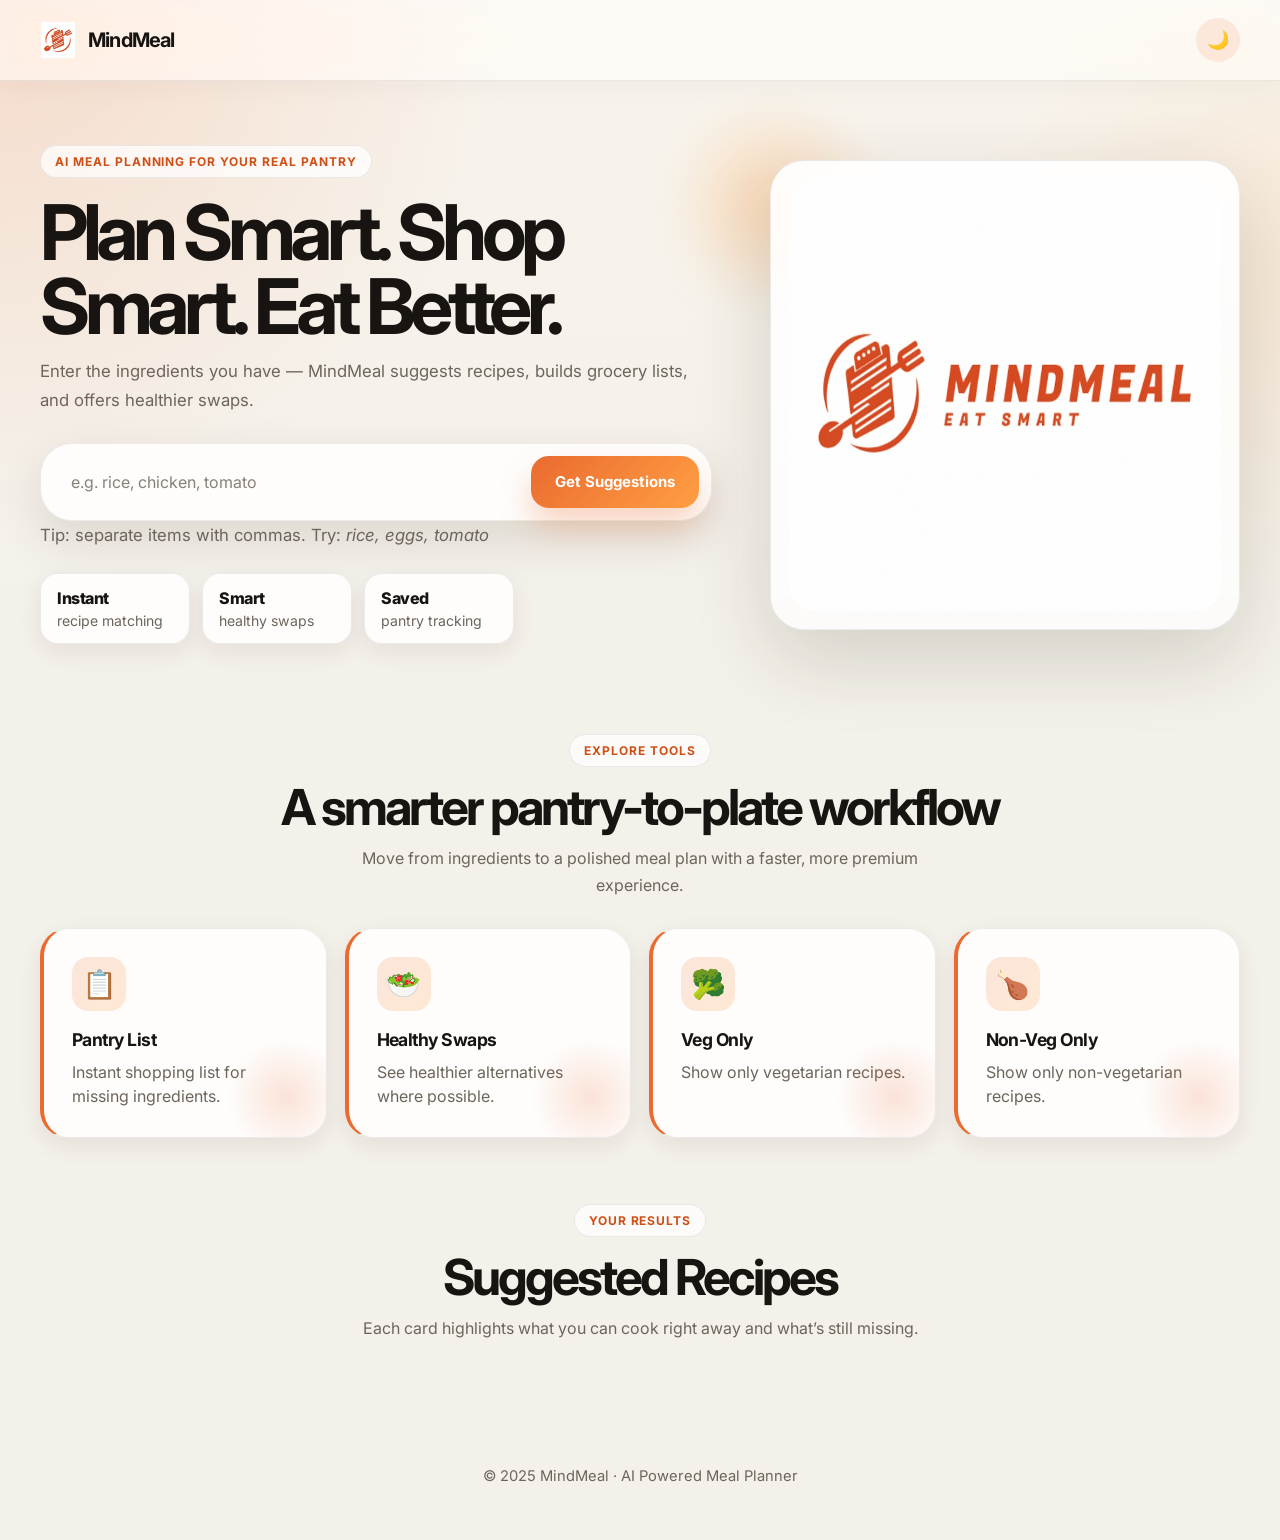
==== frontend/index.html @ 287bbcbd "updated files and ui" ====
<!DOCTYPE html>
<html lang="en">
<head>
    <meta charset="utf-8" />
    <meta name="viewport" content="width=device-width, initial-scale=1" />
    <title>MindMeal – Smart Meal Planner</title>
    <link rel="icon" type="image/png" href="assets/images/icon.svg">

    <!-- Modern Professional Font -->
    <link href="https://fonts.googleapis.com/css2?family=Inter:wght@300;400;500;600;700&display=swap" rel="stylesheet">
    <link rel="stylesheet" href="style.css" />
</head>

<body>

<!-- LOADING OVERLAY (appears when user clicks Get Suggestions) -->
<div id="loadingOverlay" class="loading-overlay hidden">
    <div class="loading-message">
        <div class="loading-orb"></div>
        <span class="loading-kicker">MindMeal is working</span>
        <h2>Building your recipe matches</h2>
        <p>Scanning ingredients for "<span id="searchedIngredient"></span>" and preparing the best options.</p>
        <div class="spinner"></div>
    </div>
</div>

<!-- NAVBAR -->
<header class="navbar">
    <div class="nav-left">
        <h1 class="logo">
            <img src="assets/images/small_icon.png" class="nav-logo-icon" alt="logo">
            MindMeal
        </h1>
    </div>

    <div class="nav-right">
        <button id="themeToggle" class="icon-btn" aria-label="Toggle Dark Mode">🌙</button>
    </div>
</header>

<!-- HERO SECTION -->
<section class="hero">
    <div class="hero-content">
        <div class="eyebrow">AI meal planning for your real pantry</div>
        <h2>Plan Smart. Shop Smart. Eat Better.</h2>
        <p>
            Enter the ingredients you have — MindMeal suggests recipes, builds
            grocery lists, and offers healthier swaps.
        </p>

        <!-- ⭐ FIXED BLOCK (prevents reload on Enter + ensures type=button) -->
        <div class="search-row">
            <input id="ingredientsInput" class="input-box"
                   placeholder="e.g. rice, chicken, tomato"
                   aria-label="Enter ingredients"
                   onkeydown="if (event.key === 'Enter') { event.preventDefault(); document.getElementById('generateBtn').click(); }" />

            <button type="button" class="action-btn" id="generateBtn">
                Get Suggestions
            </button>
        </div>

        <p class="hint">
            Tip: separate items with commas. Try:
            <em>rice, eggs, tomato</em>
        </p>

        <div class="hero-stats" aria-label="MindMeal highlights">
            <div class="stat-chip">
                <span class="stat-value">Instant</span>
                <span class="stat-label">recipe matching</span>
            </div>
            <div class="stat-chip">
                <span class="stat-value">Smart</span>
                <span class="stat-label">healthy swaps</span>
            </div>
            <div class="stat-chip">
                <span class="stat-value">Saved</span>
                <span class="stat-label">pantry tracking</span>
            </div>
        </div>
    </div>

    <div class="hero-media">
        <div class="hero-visual">
            <img src="assets/images/Logo.png" alt="Dish photo" loading="lazy" />
        </div>
    </div>
</section>

<!-- FEATURES -->
<section class="features">
    <div class="section-intro">
        <span class="section-eyebrow">Explore tools</span>
        <h2 class="section-title">A smarter pantry-to-plate workflow</h2>
        <p class="section-copy">Move from ingredients to a polished meal plan with a faster, more premium experience.</p>
    </div>

    <div class="feature" id="pantryList">
        <div class="feature-icon">📋</div>
        <h3>Pantry List</h3>
        <p>Instant shopping list for missing ingredients.</p>
    </div>

    <div class="feature" id="healthySwaps">
        <div class="feature-icon">🥗</div>
        <h3>Healthy Swaps</h3>
        <p>See healthier alternatives where possible.</p>
    </div>

    <div class="feature" id="filterVeg">
        <div class="feature-icon">🥦</div>
        <h3>Veg Only</h3>
        <p>Show only vegetarian recipes.</p>
    </div>

    <div class="feature" id="filterNonVeg">
        <div class="feature-icon">🍗</div>
        <h3>Non-Veg Only</h3>
        <p>Show only non-vegetarian recipes.</p>
    </div>

</section>

<!-- RECIPES GRID -->
<section class="recipes-section">
    <div class="section-intro">
        <span class="section-eyebrow">Your results</span>
        <h2 class="section-title">Suggested Recipes</h2>
        <p class="section-copy">Each card highlights what you can cook right away and what’s still missing.</p>
    </div>
    <div id="recipesGrid" class="recipes-grid"></div>
</section>

<!-- RECIPE MODAL -->
<div id="recipeModal" class="modal hidden">
    <div class="modal-card">
        <button class="close-btn" id="closeModal" aria-label="Close Modal">✕</button>

        <img id="modalImg" src="" alt="Recipe Image" />

        <div class="modal-body">
            <h3 id="modalTitle"></h3>
            <p id="modalDesc"></p>

            <h4>Ingredients</h4>
            <ul id="modalIngredients"></ul>

            <h4>Steps</h4>
            <ol id="modalSteps"></ol>

            <button id="downloadList" class="action-btn">
                Download Grocery List
            </button>
        </div>
    </div>
</div>

<!-- PANTRY MODAL -->
<div id="pantryModal" class="modal hidden">
    <div class="modal-card">
        <button class="close-btn" id="closePantryModal" aria-label="Close Modal">✕</button>

        <div class="modal-body">
            <h3>Your Pantry</h3>

            <div id="pantryCard" class="pantry-card">
                <h4>Saved Ingredients</h4>
                <ul id="pantryItems"></ul>
            </div>

            <button id="downloadPantryBtn" class="action-btn">
                Download Pantry List
            </button>
        </div>
    </div>
</div>

<!-- HEALTHY SWAPS MODAL -->
<div id="healthyModal" class="modal hidden">
    <div class="modal-card">
        <button class="close-btn" id="closeHealthyModal">✕</button>

        <div class="modal-body">
            <h3>Healthy Swaps</h3>

            <div id="healthySwapCard" class="pantry-card">
                <h4>Suggested Alternatives</h4>
                <ul id="healthySwapItems"></ul>
            </div>
        </div>
    </div>
</div>

<!-- FOOTER -->
<footer class="footer">
    <p>© 2025 MindMeal · AI Powered Meal Planner</p>
</footer>

<script src="script.js"></script>
</body>
</html>
---- frontend/style.css ----
* {
    box-sizing: border-box;
}

:root {
    color-scheme: light;
    --bg: #f4f1ea;
    --bg-elevated: rgba(255, 255, 255, 0.72);
    --bg-card: rgba(255, 255, 255, 0.86);
    --bg-strong: #fffaf2;
    --text: #171411;
    --muted: #6d655b;
    --line: rgba(23, 20, 17, 0.08);
    --brand: #ea6a2f;
    --brand-2: #ff9f43;
    --brand-dark: #cf4f16;
    --shadow-lg: 0 28px 80px rgba(46, 28, 10, 0.16);
    --shadow-md: 0 18px 48px rgba(46, 28, 10, 0.12);
    --shadow-sm: 0 8px 24px rgba(46, 28, 10, 0.08);
    --radius-xl: 32px;
    --radius-lg: 24px;
    --radius-md: 18px;
    --radius-sm: 14px;
}

body.dark-mode {
    color-scheme: dark;
    --bg: #090909;
    --bg-elevated: rgba(18, 18, 18, 0.72);
    --bg-card: rgba(20, 20, 20, 0.88);
    --bg-strong: #111111;
    --text: #f4efe7;
    --muted: #b7aea4;
    --line: rgba(255, 255, 255, 0.08);
    --brand: #ff8b4d;
    --brand-2: #ffb65d;
    --brand-dark: #e96a2d;
    --shadow-lg: 0 28px 80px rgba(0, 0, 0, 0.45);
    --shadow-md: 0 18px 48px rgba(0, 0, 0, 0.34);
    --shadow-sm: 0 8px 24px rgba(0, 0, 0, 0.24);
}

html {
    scroll-behavior: smooth;
}

body {
    margin: 0;
    min-height: 100vh;
    font-family: "Inter", -apple-system, BlinkMacSystemFont, "Segoe UI", Arial, sans-serif;
    background:
        radial-gradient(circle at top left, rgba(234, 106, 47, 0.18), transparent 26%),
        radial-gradient(circle at right 18%, rgba(255, 159, 67, 0.12), transparent 18%),
        linear-gradient(180deg, #f8f4ed 0%, var(--bg) 38%, var(--bg) 100%);
    color: var(--text);
    -webkit-font-smoothing: antialiased;
    transition: background 0.35s ease, color 0.35s ease;
}

body.dark-mode {
    background:
        radial-gradient(circle at top left, rgba(255, 139, 77, 0.14), transparent 24%),
        radial-gradient(circle at right 18%, rgba(255, 182, 93, 0.08), transparent 20%),
        linear-gradient(180deg, #0f0f10 0%, var(--bg) 46%, #080808 100%);
}

*::selection {
    background: rgba(234, 106, 47, 0.24);
}

@keyframes fadeIn {
    from {
        opacity: 0;
        transform: translateY(14px);
    }
    to {
        opacity: 1;
        transform: translateY(0);
    }
}

@keyframes floatGlow {
    0%, 100% { transform: translateY(0px) scale(1); }
    50% { transform: translateY(-8px) scale(1.03); }
}

@keyframes spin {
    from { transform: rotate(0deg); }
    to { transform: rotate(360deg); }
}

.navbar {
    position: sticky;
    top: 0;
    z-index: 100;
    display: flex;
    align-items: center;
    justify-content: space-between;
    gap: 16px;
    padding: 18px 40px;
    border-bottom: 1px solid var(--line);
    background: rgba(255, 255, 255, 0.55);
    backdrop-filter: blur(18px) saturate(160%);
    box-shadow: 0 6px 30px rgba(0, 0, 0, 0.04);
}

body.dark-mode .navbar {
    background: rgba(10, 10, 10, 0.6);
}

.nav-left {
    display: flex;
    align-items: center;
    min-width: 0;
}

.logo {
    margin: 0;
    display: flex;
    align-items: center;
    gap: 12px;
    font-size: 20px;
    font-weight: 700;
    letter-spacing: -0.04em;
}

.nav-logo-icon {
    width: 36px;
    height: 36px;
    object-fit: contain;
    flex: 0 0 auto;
}

.nav-right {
    display: flex;
    align-items: center;
}

.icon-btn,
.close-btn {
    border: none;
    cursor: pointer;
    transition: transform 0.2s ease, background 0.2s ease, color 0.2s ease;
}

.icon-btn {
    width: 44px;
    height: 44px;
    border-radius: 999px;
    background: rgba(234, 106, 47, 0.12);
    color: var(--text);
    font-size: 18px;
    display: grid;
    place-items: center;
}

.icon-btn:hover {
    transform: translateY(-1px);
    background: rgba(234, 106, 47, 0.2);
}

.icon-btn:focus-visible,
.action-btn:focus-visible,
.view-btn:focus-visible,
.close-btn:focus-visible,
.feature:focus-visible {
    outline: 3px solid rgba(234, 106, 47, 0.35);
    outline-offset: 3px;
}

.hero,
.features,
.recipes-section {
    width: min(1200px, calc(100% - 32px));
    margin: 0 auto;
}

.hero {
    position: relative;
    display: grid;
    grid-template-columns: 1.15fr 0.85fr;
    gap: 32px;
    align-items: center;
    padding: 56px 0 24px;
    animation: fadeIn 0.8s ease;
}

.hero::before {
    content: "";
    position: absolute;
    inset: 14px auto auto 52%;
    width: 220px;
    height: 220px;
    border-radius: 50%;
    background: radial-gradient(circle, rgba(255, 159, 67, 0.34), transparent 70%);
    filter: blur(18px);
    pointer-events: none;
    animation: floatGlow 9s ease-in-out infinite;
}

.hero-content {
    position: relative;
    z-index: 1;
    padding: 8px 0;
}

.eyebrow,
.section-eyebrow,
.loading-kicker {
    display: inline-flex;
    align-items: center;
    gap: 8px;
    width: fit-content;
    padding: 8px 14px;
    border-radius: 999px;
    border: 1px solid var(--line);
    background: var(--bg-elevated);
    color: var(--brand-dark);
    font-size: 12px;
    font-weight: 700;
    letter-spacing: 0.08em;
    text-transform: uppercase;
}

body.dark-mode .eyebrow,
body.dark-mode .section-eyebrow,
body.dark-mode .loading-kicker {
    color: #ffd3bc;
}

.hero-content h2 {
    margin: 18px 0 14px;
    font-size: clamp(3rem, 6vw, 5.4rem);
    line-height: 0.96;
    letter-spacing: -0.07em;
    max-width: 11ch;
}

.hero-content p {
    margin: 0;
    max-width: 62ch;
    color: var(--muted);
    font-size: 1.05rem;
    line-height: 1.7;
}

.search-row {
    display: flex;
    gap: 12px;
    margin-top: 28px;
    padding: 12px;
    border-radius: var(--radius-xl);
    background: var(--bg-card);
    border: 1px solid var(--line);
    box-shadow: var(--shadow-md);
    transition: transform 0.25s ease, box-shadow 0.25s ease, border-color 0.25s ease;
}

.search-row:hover {
    transform: translateY(-2px);
    box-shadow: 0 22px 56px rgba(46, 28, 10, 0.14);
}

.input-box {
    flex: 1;
    min-width: 0;
    border: none;
    outline: none;
    background: transparent;
    color: var(--text);
    font: inherit;
    font-size: 16px;
    padding: 16px 18px;
}

.input-box::placeholder {
    color: color-mix(in srgb, var(--muted) 82%, transparent);
}

.action-btn {
    border: none;
    border-radius: 18px;
    padding: 16px 24px;
    font: inherit;
    font-weight: 700;
    font-size: 15px;
    color: #fff;
    cursor: pointer;
    background: linear-gradient(135deg, var(--brand) 0%, var(--brand-2) 100%);
    box-shadow: 0 18px 32px rgba(234, 106, 47, 0.28);
    transition: transform 0.2s ease, box-shadow 0.2s ease, filter 0.2s ease;
}

.action-btn:hover {
    transform: translateY(-1px);
    filter: brightness(1.02);
    box-shadow: 0 22px 40px rgba(234, 106, 47, 0.35);
}

.action-btn:active {
    transform: translateY(1px) scale(0.99);
}

.hint {
    margin-top: 16px;
    color: var(--muted);
    font-size: 0.92rem;
}

.hero-stats {
    display: flex;
    flex-wrap: wrap;
    gap: 12px;
    margin-top: 24px;
}

.stat-chip {
    min-width: 150px;
    padding: 14px 16px;
    border-radius: 18px;
    border: 1px solid var(--line);
    background: var(--bg-card);
    box-shadow: var(--shadow-sm);
    transition: transform 0.22s ease, box-shadow 0.22s ease, border-color 0.22s ease;
}

.stat-chip:hover {
    transform: translateY(-3px);
    box-shadow: var(--shadow-md);
    border-color: rgba(234, 106, 47, 0.18);
}

.stat-value {
    display: block;
    font-size: 1rem;
    font-weight: 800;
    letter-spacing: -0.03em;
}

.stat-label {
    display: block;
    margin-top: 4px;
    color: var(--muted);
    font-size: 0.88rem;
}

.hero-media {
    display: flex;
    justify-content: flex-end;
    align-items: center;
    align-self: center;
}

.hero-visual {
    position: relative;
    width: min(100%, 470px);
    padding: 18px;
    border-radius: 34px;
    background: linear-gradient(180deg, rgba(255, 255, 255, 0.92), rgba(255, 255, 255, 0.72));
    border: 1px solid var(--line);
    box-shadow: var(--shadow-lg);
    transition: transform 0.35s ease, box-shadow 0.35s ease, border-color 0.35s ease;
}

.hero-visual:hover {
    transform: translateY(-6px) rotate(-0.4deg);
    box-shadow: 0 36px 90px rgba(46, 28, 10, 0.22);
    border-color: rgba(234, 106, 47, 0.2);
}

body.dark-mode .hero-visual {
    background: linear-gradient(180deg, rgba(34, 34, 34, 0.92), rgba(18, 18, 18, 0.76));
}

.hero-visual img {
    width: 100%;
    aspect-ratio: 1 / 1;
    object-fit: cover;
    border-radius: 26px;
    display: block;
    box-shadow: inset 0 1px 0 rgba(255, 255, 255, 0.5);
    transition: transform 0.45s ease, filter 0.35s ease;
}

.hero-visual:hover img {
    transform: scale(1.02);
    filter: saturate(1.03) contrast(1.03);
}

.section-intro {
    text-align: center;
    max-width: 760px;
    margin: 0 auto 24px;
    padding-top: 18px;
}

.section-title {
    margin: 14px 0 12px;
    font-size: clamp(2rem, 4vw, 3.1rem);
    letter-spacing: -0.06em;
    line-height: 1.05;
}

.section-copy {
    margin: 0 auto;
    max-width: 60ch;
    color: var(--muted);
    line-height: 1.7;
}

.features {
    display: grid;
    grid-template-columns: repeat(4, minmax(0, 1fr));
    gap: 18px;
    padding: 40px 0 18px;
    align-items: stretch;
}

.features .section-intro {
    grid-column: 1 / -1;
    margin-bottom: 10px;
}

.feature {
    position: relative;
    overflow: hidden;
    background: var(--bg-card);
    border: 1px solid var(--line);
    border-radius: 28px;
    padding: 28px;
    width: 100%;
    text-align: left;
    box-shadow: var(--shadow-sm);
    transition: transform 0.25s ease, box-shadow 0.25s ease, border-color 0.25s ease;
    animation: fadeIn 0.8s ease;
}

.feature::before {
    content: "";
    position: absolute;
    inset: auto -20px -20px auto;
    width: 120px;
    height: 120px;
    background: radial-gradient(circle, rgba(234, 106, 47, 0.18), transparent 70%);
    pointer-events: none;
}

.feature:hover {
    transform: translateY(-6px);
    box-shadow: var(--shadow-md);
    border-color: rgba(234, 106, 47, 0.22);
}

.feature:hover .feature-icon {
    transform: translateY(-2px) scale(1.04);
    box-shadow: 0 14px 30px rgba(234, 106, 47, 0.16);
}

.feature-icon {
    width: 54px;
    height: 54px;
    display: grid;
    place-items: center;
    border-radius: 16px;
    background: linear-gradient(135deg, rgba(234, 106, 47, 0.16), rgba(255, 159, 67, 0.22));
    font-size: 28px;
    margin-bottom: 18px;
    transition: transform 0.25s ease, box-shadow 0.25s ease;
}

.feature h3 {
    margin: 0 0 10px;
    font-size: 1.1rem;
    letter-spacing: -0.03em;
}

.feature p {
    margin: 0;
    color: var(--muted);
    line-height: 1.55;
}

#filterVeg,
#filterNonVeg,
#pantryList,
#healthySwaps {
    border-left: 4px solid var(--brand);
}

.recipes-section {
    padding: 30px 0 60px;
}

.recipes-grid {
    display: grid;
    grid-template-columns: repeat(auto-fit, minmax(280px, 1fr));
    gap: 22px;
}

.recipe-card {
    overflow: hidden;
    border-radius: 28px;
    background: var(--bg-card);
    border: 1px solid var(--line);
    box-shadow: var(--shadow-sm);
    transition: transform 0.25s ease, box-shadow 0.25s ease, border-color 0.25s ease;
    animation: fadeIn 0.55s ease;
}

.recipe-card:hover {
    transform: translateY(-6px);
    box-shadow: var(--shadow-md);
    border-color: rgba(234, 106, 47, 0.2);
}

.recipe-card:hover .recipe-card-top {
    filter: saturate(1.05);
}

.recipe-card-top {
    min-height: 148px;
    padding: 18px;
    display: flex;
    align-items: flex-end;
    justify-content: space-between;
    gap: 12px;
    color: #fff;
    background:
        radial-gradient(circle at top left, rgba(255, 255, 255, 0.18), transparent 42%),
        linear-gradient(135deg, var(--brand-dark), var(--brand-2));
    transition: filter 0.25s ease, transform 0.25s ease;
}

.recipe-card-badge {
    align-self: flex-start;
    padding: 8px 12px;
    border-radius: 999px;
    background: rgba(255, 255, 255, 0.16);
    backdrop-filter: blur(10px);
    font-size: 12px;
    font-weight: 700;
    letter-spacing: 0.04em;
    text-transform: uppercase;
    transition: transform 0.2s ease, background 0.2s ease;
}

.recipe-card-emoji {
    font-size: 2.2rem;
    line-height: 1;
}

.recipe-card-body {
    padding: 18px 18px 20px;
}

.recipe-card:hover .recipe-card-badge {
    transform: translateY(-1px);
    background: rgba(255, 255, 255, 0.22);
}

.recipe-card h3 {
    margin: 0 0 10px;
    font-size: 1.25rem;
    letter-spacing: -0.04em;
    line-height: 1.15;
}

.recipe-meta {
    display: flex;
    flex-wrap: wrap;
    gap: 8px;
    margin: 12px 0 0;
}

.meta-pill {
    display: inline-flex;
    align-items: center;
    gap: 6px;
    padding: 7px 10px;
    border-radius: 999px;
    background: rgba(234, 106, 47, 0.1);
    color: var(--text);
    font-size: 12px;
    font-weight: 600;
}

.recipe-card p {
    margin: 0 0 10px;
    color: var(--muted);
    font-size: 14px;
    line-height: 1.55;
}

.view-btn,
#downloadList,
#downloadPantryBtn {
    width: 100%;
}

.view-btn {
    margin-top: 16px;
    padding: 13px 16px;
    border: none;
    border-radius: 16px;
    background: linear-gradient(135deg, var(--text), color-mix(in srgb, var(--text) 68%, var(--brand) 32%));
    color: #fff;
    font: inherit;
    font-weight: 700;
    cursor: pointer;
    transition: transform 0.2s ease, opacity 0.2s ease;
}

.view-btn:hover {
    transform: translateY(-1px);
    opacity: 0.94;
}

.view-btn:active,
.action-btn:active,
.icon-btn:active {
    transform: translateY(1px) scale(0.99);
}

.modal {
    position: fixed;
    inset: 0;
    z-index: 1000;
    display: flex;
    align-items: center;
    justify-content: center;
    padding: 20px;
    background: rgba(10, 10, 10, 0.56);
    backdrop-filter: blur(18px);
}

.hidden {
    display: none !important;
}

.modal-card {
    position: relative;
    width: min(100%, 720px);
    max-height: min(90vh, 900px);
    overflow: auto;
    border-radius: 32px;
    background: var(--bg-strong);
    border: 1px solid var(--line);
    box-shadow: var(--shadow-lg);
    padding: 24px;
    animation: fadeIn 0.35s ease;
    transition: transform 0.25s ease, box-shadow 0.25s ease;
}

.modal-card:hover {
    transform: translateY(-2px);
    box-shadow: 0 34px 92px rgba(46, 28, 10, 0.24);
}

.close-btn {
    position: absolute;
    top: 18px;
    right: 18px;
    width: 42px;
    height: 42px;
    border-radius: 999px;
    background: rgba(0, 0, 0, 0.08);
    color: var(--text);
    font-size: 22px;
    display: grid;
    place-items: center;
    line-height: 1;
}

.close-btn:hover {
    transform: scale(1.04);
    background: rgba(0, 0, 0, 0.12);
}

.close-btn:hover,
.close-btn:focus-visible {
    transform: scale(1.06) rotate(2deg);
}

.modal-card img {
    width: 100%;
    aspect-ratio: 16 / 10;
    object-fit: cover;
    border-radius: 24px;
    display: block;
    margin-bottom: 22px;
}

.modal-body {
    padding: 0 4px 6px;
}

.modal-body h3 {
    margin: 0 0 10px;
    font-size: clamp(1.7rem, 3vw, 2.4rem);
    letter-spacing: -0.05em;
}

.modal-body p,
.modal-body li,
#pantryItems li,
#healthySwapItems li {
    color: var(--muted);
    line-height: 1.6;
}

.modal-body h4 {
    margin: 24px 0 12px;
    font-size: 1.05rem;
    letter-spacing: -0.02em;
}

.modal-body ul,
.modal-body ol {
    padding-left: 22px;
    margin: 0 0 12px;
}

.modal-body li {
    margin-bottom: 10px;
}

.pantry-card {
    border: 1px solid var(--line);
    border-radius: 22px;
    padding: 18px;
    background: rgba(255, 255, 255, 0.45);
    transition: transform 0.25s ease, box-shadow 0.25s ease, border-color 0.25s ease;
}

.pantry-card:hover {
    transform: translateY(-3px);
    box-shadow: var(--shadow-sm);
    border-color: rgba(234, 106, 47, 0.18);
}

body.dark-mode .pantry-card {
    background: rgba(255, 255, 255, 0.04);
}

#downloadList,
#downloadPantryBtn {
    margin-top: 18px;
}

.footer {
    width: min(1200px, calc(100% - 32px));
    margin: 0 auto;
    padding: 26px 0 40px;
    color: var(--muted);
    text-align: center;
    font-size: 0.92rem;
}

.loading-overlay {
    position: fixed;
    inset: 0;
    z-index: 9999;
    display: grid;
    place-items: center;
    padding: 24px;
    background:
        radial-gradient(circle at center, rgba(234, 106, 47, 0.1), transparent 34%),
        rgba(10, 10, 10, 0.62);
    backdrop-filter: blur(14px);
}

.loading-message {
    width: min(100%, 460px);
    border-radius: 30px;
    border: 1px solid rgba(255, 255, 255, 0.12);
    background: rgba(20, 20, 20, 0.88);
    color: #fff;
    box-shadow: var(--shadow-lg);
    padding: 28px;
    text-align: left;
    animation: fadeIn 0.35s ease;
}

.loading-message h2 {
    margin: 12px 0 8px;
    font-size: 1.6rem;
    letter-spacing: -0.05em;
}

.loading-message p {
    margin: 0 0 18px;
    color: rgba(255, 255, 255, 0.72);
    line-height: 1.6;
}

.loading-orb {
    width: 54px;
    height: 54px;
    border-radius: 50%;
    background: radial-gradient(circle, var(--brand-2), var(--brand));
    box-shadow: 0 0 0 0 rgba(255, 159, 67, 0.4);
    animation: floatGlow 1.8s ease-in-out infinite;
}

.spinner {
    width: 42px;
    height: 42px;
    border-radius: 50%;
    border: 4px solid rgba(255, 255, 255, 0.16);
    border-top-color: #fff;
    animation: spin 1s linear infinite;
}

.loading-message .spinner {
    margin-top: 10px;
}

@media (max-width: 980px) {
    .navbar {
        padding: 16px 20px;
    }

    .hero {
        grid-template-columns: 1fr;
        padding-top: 34px;
    }

    .hero-content h2 {
        max-width: none;
    }

    .hero-media {
        justify-content: center;
    }

    .hero-visual {
        width: min(100%, 560px);
    }

    .features,
    .recipes-section {
        width: min(100%, calc(100% - 32px));
    }

    .features {
        grid-template-columns: repeat(2, minmax(0, 1fr));
    }

    .recipes-section {
        padding-top: 24px;
    }
}

@media (max-width: 760px) {
    .search-row {
        flex-direction: column;
        padding: 10px;
    }

    .action-btn {
        width: 100%;
    }

    .feature {
        width: 100%;
    }

    .features {
        grid-template-columns: 1fr;
    }

    .recipes-grid {
        grid-template-columns: 1fr;
    }

    .modal-card {
        padding: 18px;
        border-radius: 24px;
    }

    .footer {
        padding-bottom: 28px;
    }
}

@media (prefers-reduced-motion: reduce) {
    html {
        scroll-behavior: auto;
    }

    *,
    *::before,
    *::after {
        animation-duration: 0.01ms !important;
        animation-iteration-count: 1 !important;
        transition-duration: 0.01ms !important;
        scroll-behavior: auto !important;
    }
}
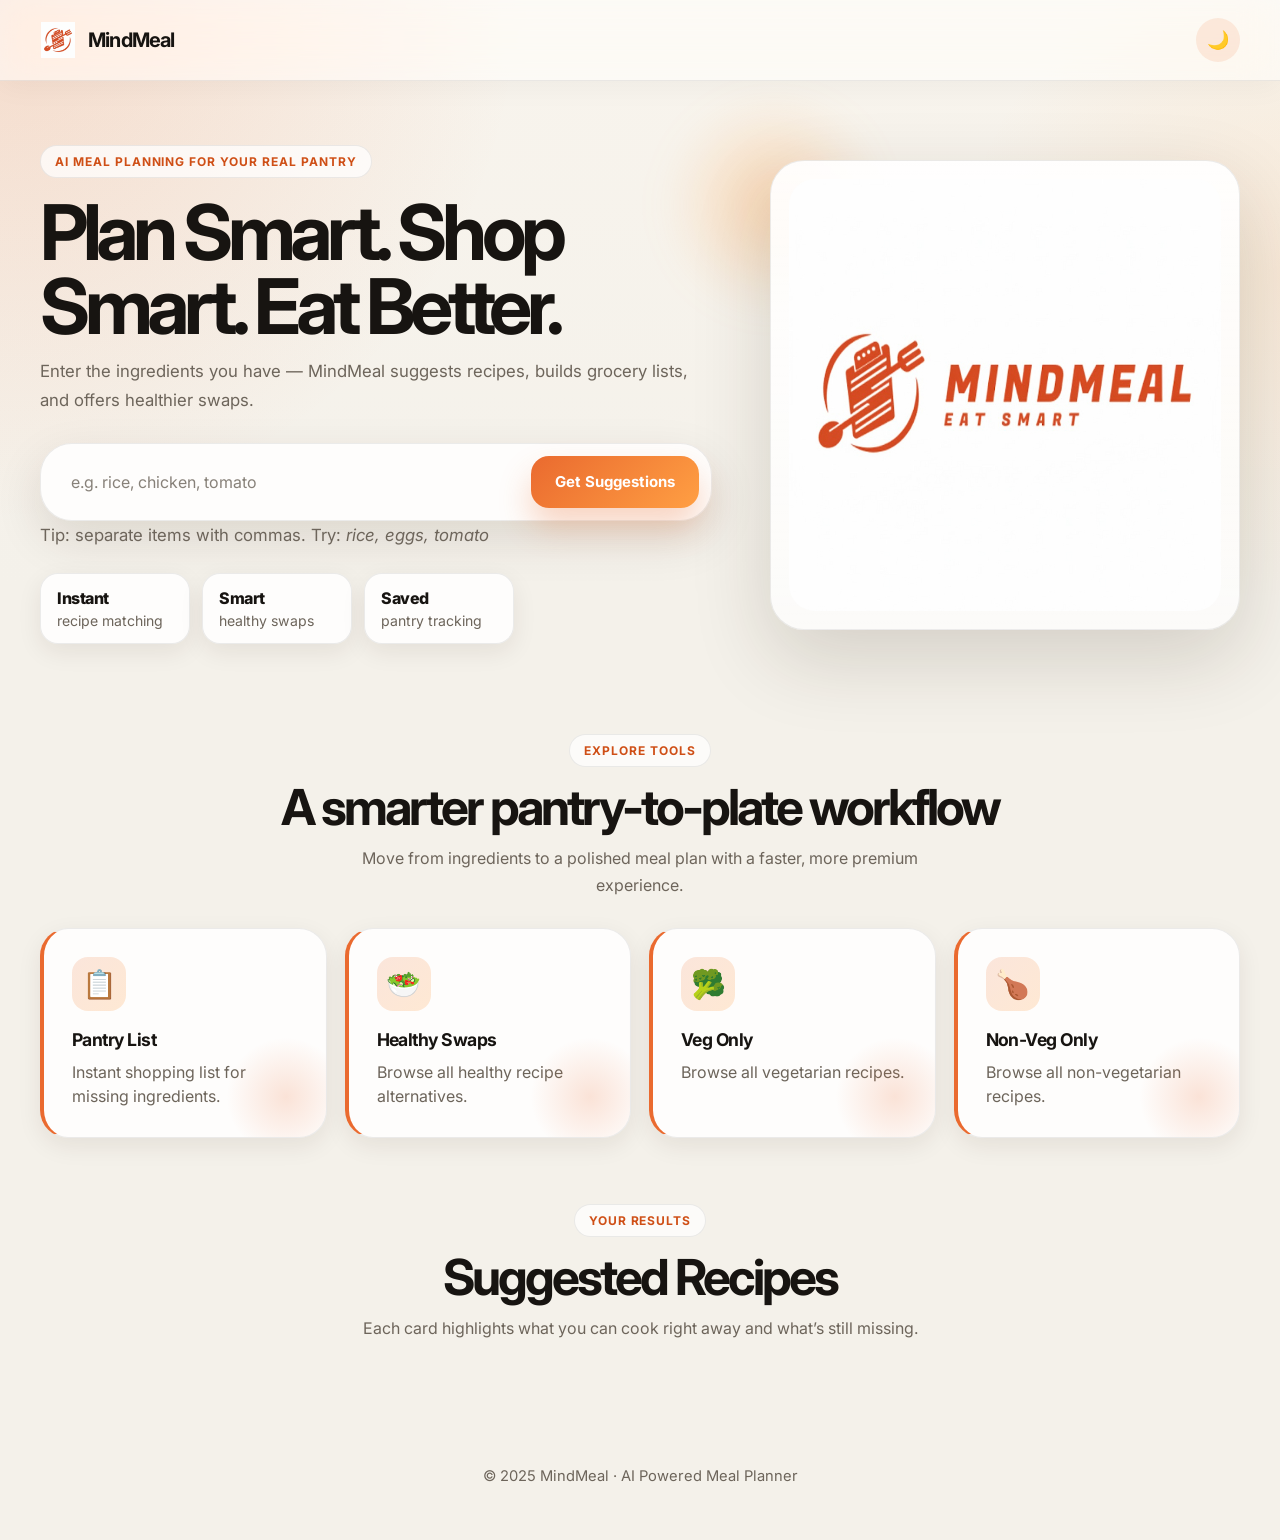
==== commit 4089f4fe: "Prepare repo for deployment" ====
--- a/frontend/index.html
+++ b/frontend/index.html
@@ -105,19 +105,19 @@
     <div class="feature" id="healthySwaps">
         <div class="feature-icon">🥗</div>
         <h3>Healthy Swaps</h3>
-        <p>See healthier alternatives where possible.</p>
+        <p>Browse all healthy recipe alternatives.</p>
     </div>
 
     <div class="feature" id="filterVeg">
         <div class="feature-icon">🥦</div>
         <h3>Veg Only</h3>
-        <p>Show only vegetarian recipes.</p>
+        <p>Browse all vegetarian recipes.</p>
     </div>
 
     <div class="feature" id="filterNonVeg">
         <div class="feature-icon">🍗</div>
         <h3>Non-Veg Only</h3>
-        <p>Show only non-vegetarian recipes.</p>
+        <p>Browse all non-vegetarian recipes.</p>
     </div>
 
 </section>
@@ -137,21 +137,23 @@
     <div class="modal-card">
         <button class="close-btn" id="closeModal" aria-label="Close Modal">✕</button>
 
-        <img id="modalImg" src="" alt="Recipe Image" />
-
-        <div class="modal-body">
-            <h3 id="modalTitle"></h3>
-            <p id="modalDesc"></p>
-
-            <h4>Ingredients</h4>
-            <ul id="modalIngredients"></ul>
-
-            <h4>Steps</h4>
-            <ol id="modalSteps"></ol>
-
-            <button id="downloadList" class="action-btn">
-                Download Grocery List
-            </button>
+        <div class="modal-scroll">
+            <img id="modalImg" src="" alt="Recipe Image" />
+
+            <div class="modal-body">
+                <h3 id="modalTitle"></h3>
+                <p id="modalDesc"></p>
+
+                <h4>Ingredients</h4>
+                <ul id="modalIngredients"></ul>
+
+                <h4>Steps</h4>
+                <ol id="modalSteps"></ol>
+
+                <button id="downloadList" class="action-btn">
+                    Download Grocery List
+                </button>
+            </div>
         </div>
     </div>
 </div>
@@ -161,17 +163,19 @@
     <div class="modal-card">
         <button class="close-btn" id="closePantryModal" aria-label="Close Modal">✕</button>
 
-        <div class="modal-body">
-            <h3>Your Pantry</h3>
-
-            <div id="pantryCard" class="pantry-card">
-                <h4>Saved Ingredients</h4>
-                <ul id="pantryItems"></ul>
-            </div>
-
-            <button id="downloadPantryBtn" class="action-btn">
-                Download Pantry List
-            </button>
+        <div class="modal-scroll">
+            <div class="modal-body">
+                <h3>Your Pantry</h3>
+
+                <div id="pantryCard" class="pantry-card">
+                    <h4>Saved Ingredients</h4>
+                    <ul id="pantryItems"></ul>
+                </div>
+
+                <button id="downloadPantryBtn" class="action-btn">
+                    Download Pantry List
+                </button>
+            </div>
         </div>
     </div>
 </div>
@@ -179,14 +183,16 @@
 <!-- HEALTHY SWAPS MODAL -->
 <div id="healthyModal" class="modal hidden">
     <div class="modal-card">
-        <button class="close-btn" id="closeHealthyModal">✕</button>
-
-        <div class="modal-body">
-            <h3>Healthy Swaps</h3>
-
-            <div id="healthySwapCard" class="pantry-card">
-                <h4>Suggested Alternatives</h4>
-                <ul id="healthySwapItems"></ul>
+        <button class="close-btn" id="closeHealthyModal" aria-label="Close Modal">✕</button>
+
+        <div class="modal-scroll">
+            <div class="modal-body">
+                <h3>Healthy Swaps</h3>
+
+                <div id="healthySwapCard" class="pantry-card">
+                    <h4>Suggested Alternatives</h4>
+                    <ul id="healthySwapItems"></ul>
+                </div>
             </div>
         </div>
     </div>
--- a/frontend/style.css
+++ b/frontend/style.css
@@ -639,9 +639,11 @@
 
 .modal-card {
     position: relative;
+    display: flex;
+    flex-direction: column;
     width: min(100%, 720px);
     max-height: min(90vh, 900px);
-    overflow: auto;
+    overflow: hidden;
     border-radius: 32px;
     background: var(--bg-strong);
     border: 1px solid var(--line);
@@ -656,29 +658,74 @@
     box-shadow: 0 34px 92px rgba(46, 28, 10, 0.24);
 }
 
+.modal-scroll {
+    flex: 1;
+    min-height: 0;
+    overflow-y: auto;
+    overscroll-behavior: contain;
+    padding-right: 4px;
+    scrollbar-width: thin;
+    scrollbar-color: rgba(234, 106, 47, 0.42) transparent;
+}
+
+.modal-scroll::-webkit-scrollbar {
+    width: 8px;
+}
+
+.modal-scroll::-webkit-scrollbar-track {
+    background: transparent;
+    margin: 6px 0;
+}
+
+.modal-scroll::-webkit-scrollbar-thumb {
+    background: rgba(234, 106, 47, 0.38);
+    border-radius: 999px;
+    border: 2px solid var(--bg-strong);
+}
+
+.modal-scroll::-webkit-scrollbar-thumb:hover {
+    background: rgba(234, 106, 47, 0.58);
+}
+
 .close-btn {
     position: absolute;
     top: 18px;
     right: 18px;
-    width: 42px;
-    height: 42px;
+    z-index: 20;
+    width: 44px;
+    height: 44px;
     border-radius: 999px;
-    background: rgba(0, 0, 0, 0.08);
-    color: var(--text);
-    font-size: 22px;
+    background: rgba(255, 255, 255, 0.94);
+    backdrop-filter: blur(10px);
+    color: #171411;
+    font-size: 20px;
+    font-weight: 700;
+    border: 1px solid rgba(255, 255, 255, 0.85);
+    box-shadow: 0 8px 24px rgba(0, 0, 0, 0.2);
     display: grid;
     place-items: center;
     line-height: 1;
 }
 
+body.dark-mode .close-btn {
+    background: rgba(24, 24, 24, 0.9);
+    color: #f4efe7;
+    border-color: rgba(255, 255, 255, 0.14);
+    box-shadow: 0 8px 24px rgba(0, 0, 0, 0.45);
+}
+
 .close-btn:hover {
-    transform: scale(1.04);
-    background: rgba(0, 0, 0, 0.12);
+    transform: scale(1.06);
+    background: #ffffff;
+}
+
+body.dark-mode .close-btn:hover {
+    background: rgba(36, 36, 36, 0.96);
 }
 
 .close-btn:hover,
 .close-btn:focus-visible {
-    transform: scale(1.06) rotate(2deg);
+    transform: scale(1.06);
 }
 
 .modal-card img {
